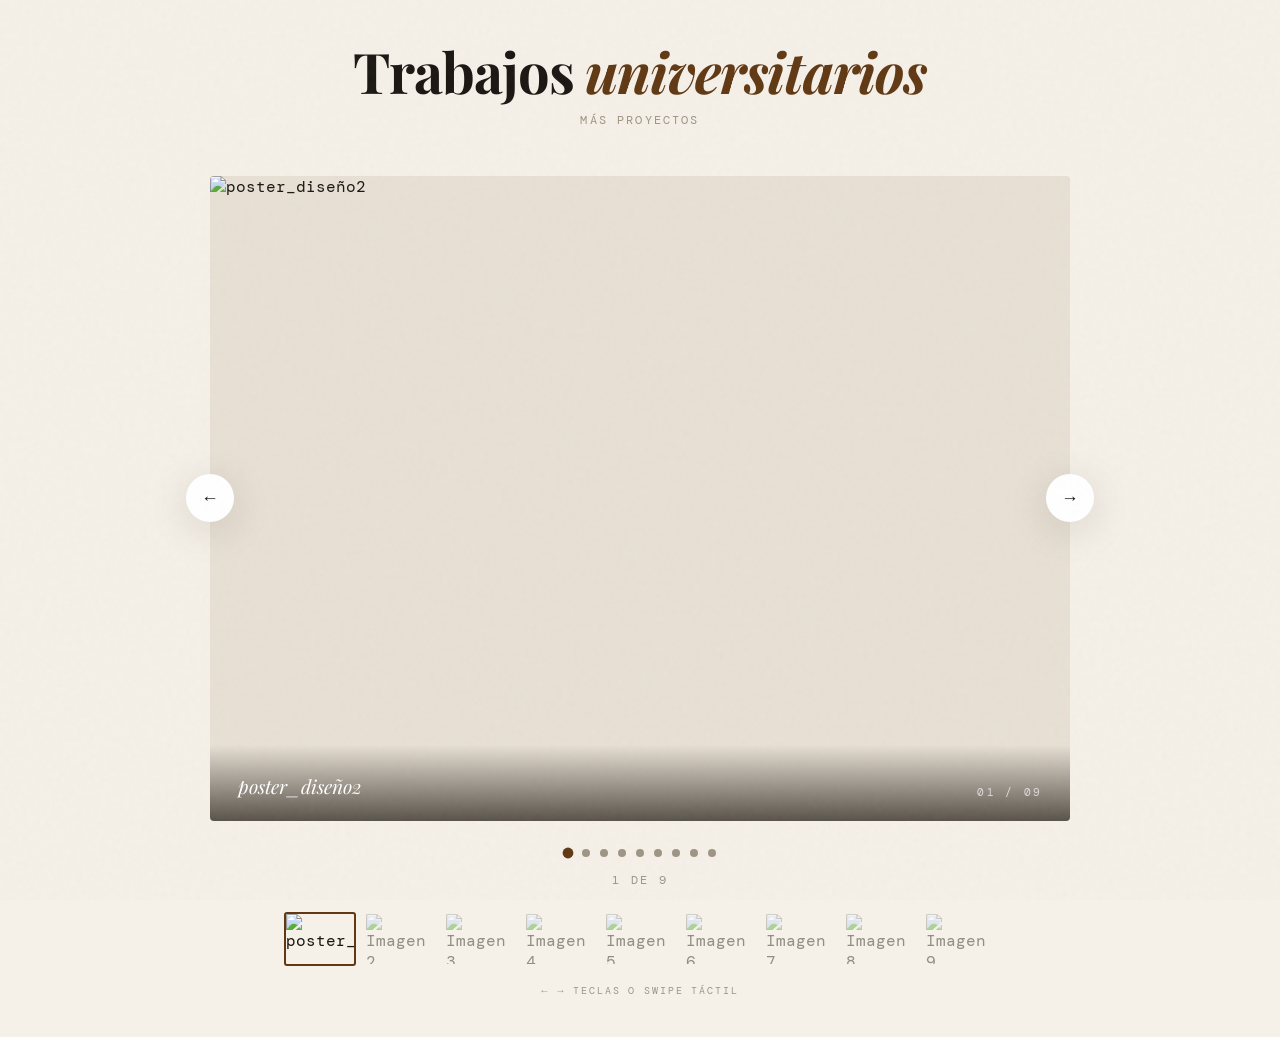
==== carrusel.html @ ebc02055 "Add files via upload" ====
<!DOCTYPE html>
<html lang="es">

<head>
  <meta charset="UTF-8" />
  <meta name="viewport" content="width=device-width, initial-scale=1.0" />
  <title>Trabajos universitarios</title>
  <link
    href="https://fonts.googleapis.com/css2?family=Playfair+Display:ital,wght@0,400;0,700;1,400&family=DM+Mono:wght@300;400&display=swap"
    rel="stylesheet" />
     <link rel="icon" type="image/png" href=".img/favicon.png">
  <style>
    *,
    *::before,
    *::after {
      box-sizing: border-box;
      margin: 0;
      padding: 0;
    }

    :root {
      --bg: #f5f0e8;
      --ink: #1a1612;
      --accent: #603813;
      --muted: #9e9485;
      --card-bg: #fff;
      --shadow: 0 8px 40px rgba(30, 20, 10, .13);
    }

    body {
      background: var(--bg);
      color: var(--ink);
      font-family: 'DM Mono', monospace;
      min-height: 100vh;
      display: flex;
      flex-direction: column;
      align-items: center;
      justify-content: center;
      padding: 40px 20px;
    }

    /* Textura de grano sutil */
    body::before {
      content: '';
      position: fixed;
      inset: 0;
      background-image: url("data:image/svg+xml,%3Csvg viewBox='0 0 200 200' xmlns='http://www.w3.org/2000/svg'%3E%3Cfilter id='n'%3E%3CfeTurbulence type='fractalNoise' baseFrequency='0.75' numOctaves='4' stitchTiles='stitch'/%3E%3C/filter%3E%3Crect width='100%25' height='100%25' filter='url(%23n)' opacity='0.04'/%3E%3C/svg%3E");
      pointer-events: none;
      z-index: 999;
    }

    header {
      text-align: center;
      margin-bottom: 48px;
    }

    header h1 {
      font-family: 'Playfair Display', serif;
      font-size: clamp(2rem, 5vw, 3.5rem);
      font-weight: 700;
      letter-spacing: -0.02em;
      line-height: 1.1;
    }

    header h1 em {
      font-style: italic;
      color: var(--accent);
    }

    header p {
      margin-top: 10px;
      font-size: .75rem;
      letter-spacing: .18em;
      color: var(--muted);
      text-transform: uppercase;
    }

    /* ───── CARRUSEL ───── */
    .carousel-wrapper {
      position: relative;
      width: 100%;
      max-width: 860px;
    }

    .carousel {
      overflow: hidden;
      border-radius: 4px;
    }

    .track {
      display: flex;
      transition: transform .55s cubic-bezier(.77, 0, .18, 1);
      will-change: transform;
    }

    .slide {
      min-width: 100%;
      position: relative;
      aspect-ratio: 4/3;
      background: #e8e0d4;
      overflow: hidden;
    }

    .slide img {
      width: 100%;
      height: 100%;
      object-fit: cover;
      display: block;
      transition: transform .6s ease;
    }

    .slide:hover img {
      transform: scale(1.03);
    }

    /* Caption */
    .caption {
      position: absolute;
      bottom: 0;
      left: 0;
      right: 0;
      padding: 28px 28px 22px;
      background: linear-gradient(transparent, rgba(20, 14, 8, .68));
      color: #fff;
      display: flex;
      justify-content: space-between;
      align-items: flex-end;
    }

    .caption-title {
      font-family: 'Playfair Display', serif;
      font-size: 1.2rem;
      font-style: italic;
    }

    .caption-num {
      font-size: .7rem;
      letter-spacing: .2em;
      opacity: .7;
    }

    /* Botones prev / next */
    .btn {
      position: absolute;
      top: 50%;
      transform: translateY(-50%);
      background: var(--card-bg);
      border: none;
      width: 48px;
      height: 48px;
      border-radius: 50%;
      cursor: pointer;
      display: flex;
      align-items: center;
      justify-content: center;
      box-shadow: var(--shadow);
      z-index: 10;
      transition: background .2s, transform .2s;
      color: var(--ink);
      font-size: 1.1rem;
    }

    .btn:hover {
      background: var(--accent);
      color: #fff;
      transform: translateY(-50%) scale(1.08);
    }

    .btn-prev {
      left: -24px;
    }

    .btn-next {
      right: -24px;
    }

    /* Dots */
    .dots {
      display: flex;
      justify-content: center;
      gap: 10px;
      margin-top: 28px;
    }

    .dot {
      width: 8px;
      height: 8px;
      border-radius: 50%;
      background: var(--muted);
      border: none;
      cursor: pointer;
      transition: background .25s, transform .25s;
      padding: 0;
    }

    .dot.active {
      background: var(--accent);
      transform: scale(1.35);
    }

    /* Contador */
    .counter {
      text-align: center;
      margin-top: 16px;
      font-size: .72rem;
      letter-spacing: .2em;
      color: var(--muted);
      text-transform: uppercase;
    }

    /* Thumbnails strip */
    .thumbs {
      display: flex;
      gap: 8px;
      justify-content: center;
      margin-top: 24px;
      flex-wrap: wrap;
      max-width: 860px;
    }

    .thumb {
      width: 72px;
      height: 54px;
      border-radius: 3px;
      overflow: hidden;
      cursor: pointer;
      opacity: .45;
      border: 2px solid transparent;
      transition: opacity .25s, border-color .25s;
      flex-shrink: 0;
    }

    .thumb img {
      width: 100%;
      height: 100%;
      object-fit: cover;
      display: block;
    }

    .thumb.active {
      opacity: 1;
      border-color: var(--accent);
    }

    /* Teclado hint */
    .hint {
      margin-top: 18px;
      font-size: .65rem;
      letter-spacing: .18em;
      color: var(--muted);
      text-transform: uppercase;
      text-align: center;
    }

    @media (max-width: 600px) {
      .btn-prev {
        left: 6px;
      }

      .btn-next {
        right: 6px;
      }

      .thumb {
        width: 54px;
        height: 40px;
      }
    }
  </style>
</head>

<body>

  <header>
    <h1>Trabajos <em> universitarios</em></h1>
    <p> más proyectos</p>
  </header>

  <div class="carousel-wrapper">
    <div class="carousel" id="carousel">
      <div class="track" id="track">

        <!-- SLIDE 1 — reemplazá src con tu imagen -->
        <div class="slide">
          <img src=".img/pelicula_dis2.png" alt="poster_diseño2" />
          <div class="caption">
            <span class="caption-title">poster_diseño2</span>
            <span class="caption-num">01 / 09</span>
          </div>
        </div>

        <!-- SLIDE 2 -->
        <div class="slide">
          <img src=".img/revista_compu2.png" alt="Imagen 2" />
          <div class="caption">
            <span class="caption-title">revista_compu2</span>
            <span class="caption-num">02 / 09</span>
          </div>
        </div>

        <!-- SLIDE 3 -->
        <div class="slide">
          <img src=".img/tapa_editorial.png" alt="Imagen 3" />
          <div class="caption">
            <span class="caption-title">tapa_editorial</span>
            <span class="caption-num">03 / 09</span>
          </div>
        </div>

        <!-- SLIDE 4 -->
        <div class="slide">
          <img src=".img/señalador_frente.png" alt="Imagen 4" />
          <div class="caption">
            <span class="caption-title">señalador</span>
            <span class="caption-num">04 / 09</span>
          </div>
        </div>

        <!-- SLIDE 5 -->
        <div class="slide">
          <img src=".img/señalador_dorso.png" alt="Imagen 5" />
          <div class="caption">
            <span class="caption-title">señalador_trama</span>
            <span class="caption-num">05 / 09</span>
          </div>
        </div>

        <!-- SLIDE 6 -->
        <div class="slide">
          <img src=".img/medios2_01.png" alt="Imagen 6" />
          <div class="caption">
            <span class="caption-title">medios2</span>
            <span class="caption-num">06 / 09</span>
          </div>
        </div>

        <!-- SLIDE 7 -->
        <div class="slide">
          <img src=".img/medios2_02.png" alt="Imagen 7" />
          <div class="caption">
            <span class="caption-title">medios2</span>
            <span class="caption-num">07 / 09</span>
          </div>
        </div>

        <!-- SLIDE 8 -->
        <div class="slide">
          <img src=".img/medios2_03.png" alt="Imagen 8" />
          <div class="caption">
            <span class="caption-title">medios2</span>
            <span class="caption-num">08 / 09</span>
          </div>
        </div>

        <!-- SLIDE 9 -->
        <div class="slide">
          <img src=".img/medios2_04.png" alt="Imagen 9" />
          <div class="caption">
            <span class="caption-title">medios2</span>
            <span class="caption-num">09 / 09</span>
          </div>
        </div>

      </div><!-- /track -->
    </div><!-- /carousel -->

    <button class="btn btn-prev" id="prev" aria-label="Anterior">&#8592;</button>
    <button class="btn btn-next" id="next" aria-label="Siguiente">&#8594;</button>
  </div>

  <!-- Dots -->
  <div class="dots" id="dots"></div>

  <!-- Contador -->
  <div class="counter" id="counter">1 de 9</div>

  <!-- Thumbnails -->
  <div class="thumbs" id="thumbs"></div>

  <p class="hint">← → teclas o swipe táctil</p>

  <script>
    const track = document.getElementById('track');
    const slides = track.querySelectorAll('.slide');
    const dotsEl = document.getElementById('dots');
    const thumbsEl = document.getElementById('thumbs');
    const counter = document.getElementById('counter');
    const total = slides.length;
    let current = 0;
    let startX = 0;

    // Generar dots y thumbs
    slides.forEach((slide, i) => {
      // dot
      const dot = document.createElement('button');
      dot.className = 'dot' + (i === 0 ? ' active' : '');
      dot.setAttribute('aria-label', `Ir a imagen ${i + 1}`);
      dot.addEventListener('click', () => goTo(i));
      dotsEl.appendChild(dot);

      // thumb
      const th = document.createElement('div');
      th.className = 'thumb' + (i === 0 ? ' active' : '');
      const img = slide.querySelector('img').cloneNode();
      th.appendChild(img);
      th.addEventListener('click', () => goTo(i));
      thumbsEl.appendChild(th);
    });

    function goTo(n) {
      current = (n + total) % total;
      track.style.transform = `translateX(-${current * 100}%)`;
      // actualizar dots
      dotsEl.querySelectorAll('.dot').forEach((d, i) =>
        d.classList.toggle('active', i === current));
      // actualizar thumbs
      thumbsEl.querySelectorAll('.thumb').forEach((t, i) =>
        t.classList.toggle('active', i === current));
      // contador
      counter.textContent = `${current + 1} de ${total}`;
      // actualizar caption número (ya está en el HTML, opcional si querés dinámico)
    }

    document.getElementById('prev').addEventListener('click', () => goTo(current - 1));
    document.getElementById('next').addEventListener('click', () => goTo(current + 1));

    // Teclado
    document.addEventListener('keydown', e => {
      if (e.key === 'ArrowLeft') goTo(current - 1);
      if (e.key === 'ArrowRight') goTo(current + 1);
    });

    // Swipe táctil
    const car = document.getElementById('carousel');
    car.addEventListener('touchstart', e => { startX = e.touches[0].clientX; }, { passive: true });
    car.addEventListener('touchend', e => {
      const dx = e.changedTouches[0].clientX - startX;
      if (Math.abs(dx) > 40) goTo(current + (dx < 0 ? 1 : -1));
    });
  </script>
</body>

</html>
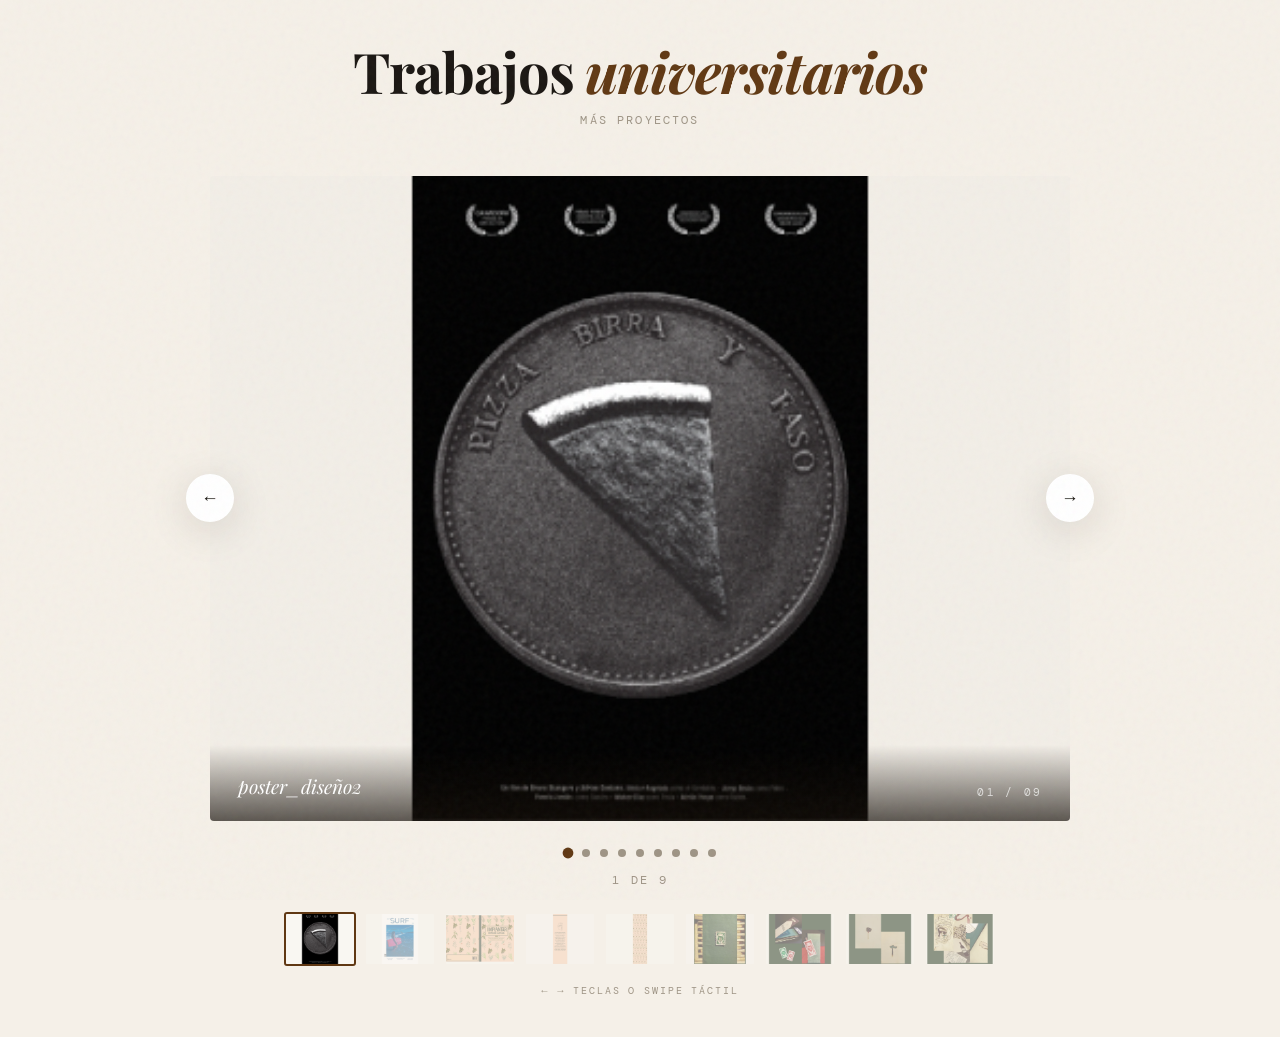
==== commit 827f637a: "Add files via upload" ====
--- a/carrusel.html
+++ b/carrusel.html
@@ -8,7 +8,7 @@
   <link
     href="https://fonts.googleapis.com/css2?family=Playfair+Display:ital,wght@0,400;0,700;1,400&family=DM+Mono:wght@300;400&display=swap"
     rel="stylesheet" />
-     <link rel="icon" type="image/png" href=".img/favicon.png">
+     <link rel="icon" type="image/png" href="img/favicon.png">
   <style>
     *,
     *::before,
@@ -282,7 +282,7 @@
 
         <!-- SLIDE 1 — reemplazá src con tu imagen -->
         <div class="slide">
-          <img src=".img/pelicula_dis2.png" alt="poster_diseño2" />
+          <img src="img/pelicula_dis2.png" alt="poster_diseño2" />
           <div class="caption">
             <span class="caption-title">poster_diseño2</span>
             <span class="caption-num">01 / 09</span>
@@ -291,7 +291,7 @@
 
         <!-- SLIDE 2 -->
         <div class="slide">
-          <img src=".img/revista_compu2.png" alt="Imagen 2" />
+          <img src="img/revista_compu2.png" alt="Imagen 2" />
           <div class="caption">
             <span class="caption-title">revista_compu2</span>
             <span class="caption-num">02 / 09</span>
@@ -300,7 +300,7 @@
 
         <!-- SLIDE 3 -->
         <div class="slide">
-          <img src=".img/tapa_editorial.png" alt="Imagen 3" />
+          <img src="img/tapa_editorial.png" alt="Imagen 3" />
           <div class="caption">
             <span class="caption-title">tapa_editorial</span>
             <span class="caption-num">03 / 09</span>
@@ -309,7 +309,7 @@
 
         <!-- SLIDE 4 -->
         <div class="slide">
-          <img src=".img/señalador_frente.png" alt="Imagen 4" />
+          <img src="img/señalador_frente.png" alt="Imagen 4" />
           <div class="caption">
             <span class="caption-title">señalador</span>
             <span class="caption-num">04 / 09</span>
@@ -318,7 +318,7 @@
 
         <!-- SLIDE 5 -->
         <div class="slide">
-          <img src=".img/señalador_dorso.png" alt="Imagen 5" />
+          <img src="img/señalador_dorso.png" alt="Imagen 5" />
           <div class="caption">
             <span class="caption-title">señalador_trama</span>
             <span class="caption-num">05 / 09</span>
@@ -327,7 +327,7 @@
 
         <!-- SLIDE 6 -->
         <div class="slide">
-          <img src=".img/medios2_01.png" alt="Imagen 6" />
+          <img src="img/medios2_01.png" alt="Imagen 6" />
           <div class="caption">
             <span class="caption-title">medios2</span>
             <span class="caption-num">06 / 09</span>
@@ -336,7 +336,7 @@
 
         <!-- SLIDE 7 -->
         <div class="slide">
-          <img src=".img/medios2_02.png" alt="Imagen 7" />
+          <img src="img/medios2_02.png" alt="Imagen 7" />
           <div class="caption">
             <span class="caption-title">medios2</span>
             <span class="caption-num">07 / 09</span>
@@ -345,7 +345,7 @@
 
         <!-- SLIDE 8 -->
         <div class="slide">
-          <img src=".img/medios2_03.png" alt="Imagen 8" />
+          <img src="img/medios2_03.png" alt="Imagen 8" />
           <div class="caption">
             <span class="caption-title">medios2</span>
             <span class="caption-num">08 / 09</span>
@@ -354,7 +354,7 @@
 
         <!-- SLIDE 9 -->
         <div class="slide">
-          <img src=".img/medios2_04.png" alt="Imagen 9" />
+          <img src="img/medios2_04.png" alt="Imagen 9" />
           <div class="caption">
             <span class="caption-title">medios2</span>
             <span class="caption-num">09 / 09</span>
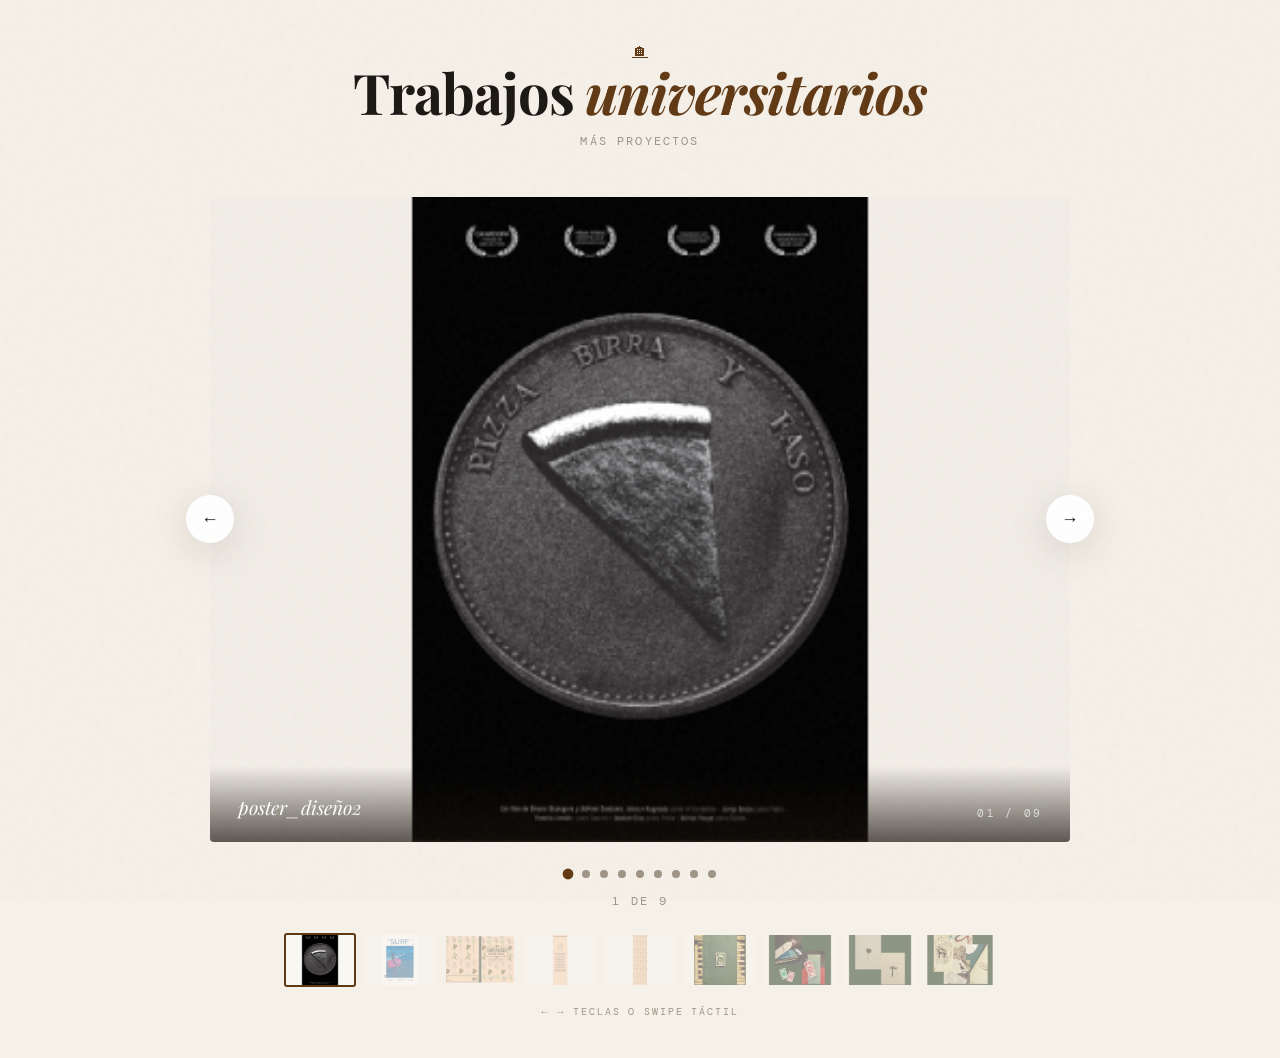
==== commit 8c42fb59: "Add files via upload" ====
--- a/carrusel.html
+++ b/carrusel.html
@@ -252,6 +252,10 @@
       text-align: center;
     }
 
+    .inicio{
+      color:#603813;
+    }
+
     @media (max-width: 600px) {
       .btn-prev {
         left: 6px;
@@ -272,6 +276,7 @@
 <body>
 
   <header>
+     <a class="inicio" href="index.html">🏠︎</a>
     <h1>Trabajos <em> universitarios</em></h1>
     <p> más proyectos</p>
   </header>
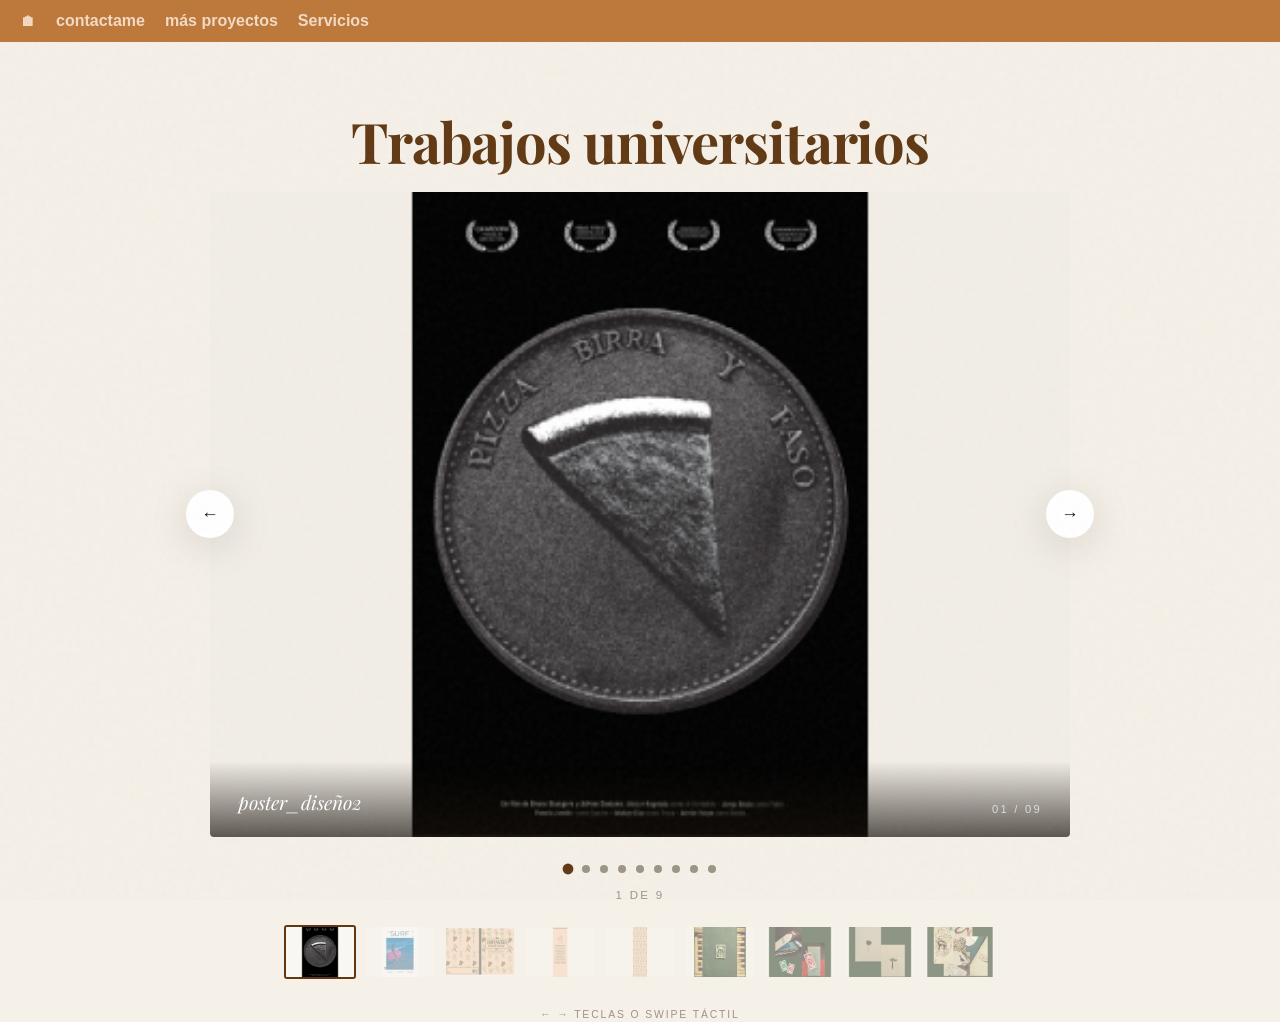
==== commit 9041cc3c: "Add files via upload" ====
--- a/carrusel.html
+++ b/carrusel.html
@@ -2,13 +2,17 @@
 <html lang="es">
 
 <head>
-  <meta charset="UTF-8" />
-  <meta name="viewport" content="width=device-width, initial-scale=1.0" />
-  <title>Trabajos universitarios</title>
+  <meta name="viewport" content="width=device-width, initial-scale=1.0">
+  <link rel="stylesheet" href="estilos.css" type="text/css">
+  <link rel="stylesheet" href="estilos.css" type="text/css">
+  <meta charset="utf-8" />
+  <title>TP de Schinini Candela</title>
+  <link rel="preconnect" href="https://fonts.googleapis.com">
+  <link rel="preconnect" href="https://fonts.gstatic.com" crossorigin>
   <link
     href="https://fonts.googleapis.com/css2?family=Playfair+Display:ital,wght@0,400;0,700;1,400&family=DM+Mono:wght@300;400&display=swap"
     rel="stylesheet" />
-     <link rel="icon" type="image/png" href="img/favicon.png">
+  <link rel="icon" type="image/png" href="img/favicon.png">
   <style>
     *,
     *::before,
@@ -36,10 +40,9 @@
       flex-direction: column;
       align-items: center;
       justify-content: center;
-      padding: 40px 20px;
-    }
-
-    /* Textura de grano sutil */
+    }
+
+
     body::before {
       content: '';
       position: fixed;
@@ -54,28 +57,17 @@
       margin-bottom: 48px;
     }
 
-    header h1 {
+    h1 {
       font-family: 'Playfair Display', serif;
       font-size: clamp(2rem, 5vw, 3.5rem);
       font-weight: 700;
       letter-spacing: -0.02em;
       line-height: 1.1;
-    }
-
-    header h1 em {
-      font-style: italic;
-      color: var(--accent);
-    }
-
-    header p {
-      margin-top: 10px;
-      font-size: .75rem;
-      letter-spacing: .18em;
-      color: var(--muted);
-      text-transform: uppercase;
-    }
-
-    /* ───── CARRUSEL ───── */
+      color: #603813;
+      padding: 20px;
+    }
+
+
     .carousel-wrapper {
       position: relative;
       width: 100%;
@@ -113,7 +105,7 @@
       transform: scale(1.03);
     }
 
-    /* Caption */
+
     .caption {
       position: absolute;
       bottom: 0;
@@ -139,7 +131,7 @@
       opacity: .7;
     }
 
-    /* Botones prev / next */
+
     .btn {
       position: absolute;
       top: 50%;
@@ -174,7 +166,7 @@
       right: -24px;
     }
 
-    /* Dots */
+
     .dots {
       display: flex;
       justify-content: center;
@@ -198,7 +190,7 @@
       transform: scale(1.35);
     }
 
-    /* Contador */
+
     .counter {
       text-align: center;
       margin-top: 16px;
@@ -208,7 +200,7 @@
       text-transform: uppercase;
     }
 
-    /* Thumbnails strip */
+
     .thumbs {
       display: flex;
       gap: 8px;
@@ -242,7 +234,6 @@
       border-color: var(--accent);
     }
 
-    /* Teclado hint */
     .hint {
       margin-top: 18px;
       font-size: .65rem;
@@ -252,8 +243,8 @@
       text-align: center;
     }
 
-    .inicio{
-      color:#603813;
+    .inicio {
+      color: #603813;
     }
 
     @media (max-width: 600px) {
@@ -276,16 +267,20 @@
 <body>
 
   <header>
-     <a class="inicio" href="index.html">🏠︎</a>
-    <h1>Trabajos <em> universitarios</em></h1>
-    <p> más proyectos</p>
+    <section class="contacto">
+      <a href="index.html">🏠︎</a>
+      <a href="contacto.html">contactame</a>
+      <a href="carrusel.html">más proyectos</a>
+      <a href="servicios.html">Servicios</a>
+    </section>
   </header>
+  <h1>Trabajos universitarios</h1>
 
   <div class="carousel-wrapper">
     <div class="carousel" id="carousel">
       <div class="track" id="track">
 
-        <!-- SLIDE 1 — reemplazá src con tu imagen -->
+
         <div class="slide">
           <img src="img/pelicula_dis2.png" alt="poster_diseño2" />
           <div class="caption">
@@ -294,7 +289,7 @@
           </div>
         </div>
 
-        <!-- SLIDE 2 -->
+
         <div class="slide">
           <img src="img/revista_compu2.png" alt="Imagen 2" />
           <div class="caption">
@@ -303,7 +298,7 @@
           </div>
         </div>
 
-        <!-- SLIDE 3 -->
+
         <div class="slide">
           <img src="img/tapa_editorial.png" alt="Imagen 3" />
           <div class="caption">
@@ -312,7 +307,7 @@
           </div>
         </div>
 
-        <!-- SLIDE 4 -->
+
         <div class="slide">
           <img src="img/señalador_frente.png" alt="Imagen 4" />
           <div class="caption">
@@ -321,7 +316,7 @@
           </div>
         </div>
 
-        <!-- SLIDE 5 -->
+
         <div class="slide">
           <img src="img/señalador_dorso.png" alt="Imagen 5" />
           <div class="caption">
@@ -330,7 +325,7 @@
           </div>
         </div>
 
-        <!-- SLIDE 6 -->
+
         <div class="slide">
           <img src="img/medios2_01.png" alt="Imagen 6" />
           <div class="caption">
@@ -339,7 +334,7 @@
           </div>
         </div>
 
-        <!-- SLIDE 7 -->
+
         <div class="slide">
           <img src="img/medios2_02.png" alt="Imagen 7" />
           <div class="caption">
@@ -348,7 +343,7 @@
           </div>
         </div>
 
-        <!-- SLIDE 8 -->
+
         <div class="slide">
           <img src="img/medios2_03.png" alt="Imagen 8" />
           <div class="caption">
@@ -357,7 +352,7 @@
           </div>
         </div>
 
-        <!-- SLIDE 9 -->
+
         <div class="slide">
           <img src="img/medios2_04.png" alt="Imagen 9" />
           <div class="caption">
@@ -366,20 +361,20 @@
           </div>
         </div>
 
-      </div><!-- /track -->
-    </div><!-- /carousel -->
+      </div>
+    </div>
 
     <button class="btn btn-prev" id="prev" aria-label="Anterior">&#8592;</button>
     <button class="btn btn-next" id="next" aria-label="Siguiente">&#8594;</button>
   </div>
 
-  <!-- Dots -->
+
   <div class="dots" id="dots"></div>
 
-  <!-- Contador -->
+
   <div class="counter" id="counter">1 de 9</div>
 
-  <!-- Thumbnails -->
+
   <div class="thumbs" id="thumbs"></div>
 
   <p class="hint">← → teclas o swipe táctil</p>
@@ -394,16 +389,16 @@
     let current = 0;
     let startX = 0;
 
-    // Generar dots y thumbs
+
     slides.forEach((slide, i) => {
-      // dot
+
       const dot = document.createElement('button');
       dot.className = 'dot' + (i === 0 ? ' active' : '');
       dot.setAttribute('aria-label', `Ir a imagen ${i + 1}`);
       dot.addEventListener('click', () => goTo(i));
       dotsEl.appendChild(dot);
 
-      // thumb
+
       const th = document.createElement('div');
       th.className = 'thumb' + (i === 0 ? ' active' : '');
       const img = slide.querySelector('img').cloneNode();
@@ -415,27 +410,27 @@
     function goTo(n) {
       current = (n + total) % total;
       track.style.transform = `translateX(-${current * 100}%)`;
-      // actualizar dots
+
       dotsEl.querySelectorAll('.dot').forEach((d, i) =>
         d.classList.toggle('active', i === current));
-      // actualizar thumbs
+
       thumbsEl.querySelectorAll('.thumb').forEach((t, i) =>
         t.classList.toggle('active', i === current));
-      // contador
+
       counter.textContent = `${current + 1} de ${total}`;
-      // actualizar caption número (ya está en el HTML, opcional si querés dinámico)
+
     }
 
     document.getElementById('prev').addEventListener('click', () => goTo(current - 1));
     document.getElementById('next').addEventListener('click', () => goTo(current + 1));
 
-    // Teclado
+
     document.addEventListener('keydown', e => {
       if (e.key === 'ArrowLeft') goTo(current - 1);
       if (e.key === 'ArrowRight') goTo(current + 1);
     });
 
-    // Swipe táctil
+
     const car = document.getElementById('carousel');
     car.addEventListener('touchstart', e => { startX = e.touches[0].clientX; }, { passive: true });
     car.addEventListener('touchend', e => {
--- a/estilos.css
+++ b/estilos.css
@@ -0,0 +1,400 @@
+@charset "utf-8";
+/* CSS Document*/
+
+@font-face {
+  font-family: truculenta;
+  src: url("font/Truculenta-VariableFont_opsz,wdth,wght.ttf") format('truetype');
+  font-weight: normal;
+  font-style: normal;
+}
+
+* {
+  font-family: "Raleway", sans-serif;
+  margin: 0%;
+  padding: 0%;
+}
+
+header {
+  background-color: #bc793b;
+  width: 100%;
+  position: sticky;
+  left: 0;
+  z-index: 1000;
+  box-sizing: border-box;
+}
+
+.contacto {
+  text-align: left;
+  display: flex;
+  align-items: center;
+  gap: 20px;
+  padding: 12px 20px;
+  width: 100%;
+  box-sizing: border-box;
+}
+
+.contacto a {
+  text-decoration: none;
+  color: #F2D9C4;
+  font-weight: 600;
+  transition: color 0.3s ease;
+}
+
+.contacto a:hover {
+  color: #ffffff; 
+}
+
+
+body {
+  background-color: #F2D9C4;
+}
+
+.comienzo {
+  height: 700px;
+  background-image: url("img/pantallas_claro.png");
+  background-size: cover;
+  background-position: center;
+  display: block;
+  margin: 0 auto;
+}
+
+.letra {
+  padding: 40px;
+  display: block;
+  margin: 0 auto;
+}
+
+.separacion {
+  background-color: #8a511d;
+  color: #F2D9C4;
+  display: flex;
+  justify-content: space-evenly;
+  white-space: norap;
+   padding: 10px;
+}
+.separacion:hover a {
+  color: #ffffff; 
+}
+
+p {
+  line-height: 1.5;
+  padding: 10px 0px 0px 0px;
+}
+
+.yo {
+  display: flex;
+  align-items: center;
+  gap: 40px;
+  padding: 50px;
+  background-color: #603813;
+  background-size: cover;
+  height: 450px;
+}
+
+
+.texto_yo {
+  width: 800px;
+  color: #F2D9C4;
+}
+
+.DalePlay {
+  color: #1a3e05;
+}
+
+.dalePlay {
+  display: flex;
+  align-items: center;
+  flex: row;
+  padding: 50px 50px;
+}
+
+.texto_daleplay {
+width: 700px;
+  color: #603813;
+}
+
+.estrella_proyecto{
+ display: flex;
+  align-items: center;
+  flex: row;
+  padding: 50px 0px 0px 0px;
+}
+.texto_estrella{
+  width: 500px;
+  color: #603813;
+  padding: 20px;
+}
+
+.imagen_estrella_mockup{
+  width: 100%;
+  height: auto;
+  padding: 20px;
+  box-sizing: border-box;
+}
+
+.estrella{
+  color: #324B89;
+}
+
+.universidad{
+  padding: 50px;
+  background-color: #603813;
+  height: 450px;
+  background-image: url("img/pantallas_oscuro.png");
+  background-size: cover;
+  background-position: center;
+}
+.TEXTO_PROYECTOS{
+  color: #F2D9C4;
+  text-align: center;
+}
+
+.img_juntos {
+    width: 100%;
+    height: 450px;
+    object-fit: cover;
+    display: block;
+}
+
+a{
+  color:#F2D9C4;
+}
+
+.inicio{
+  color:#603813;
+}
+
+form {
+  max-width: 500px; 
+  margin: 40px auto;
+  padding: 30px;
+  background-color: #603813; 
+  border-radius: 15px;
+  display: flex;
+  flex-direction: column; 
+  gap: 12px; 
+  box-sizing: border-box;
+}
+
+.contacto_html{
+  text-align: center;
+  color: #603813;
+  margin-top: 30px;
+}
+
+form label {
+  color: #F2D9C4; 
+  font-weight: 600;
+  margin-top: 8px;
+}
+
+
+form input[type="text"],
+form input[type="email"],
+form input[type="date"],
+form textarea {
+  width: 100%;
+  padding: 12px;
+  border: 1px solid #bc793b;
+  border-radius: 8px;
+  background-color: #F2D9C4;
+  color: #603813;
+  font-size: 16px;
+  box-sizing: border-box; 
+}
+
+form textarea {
+  height: 120px;
+  resize: none; 
+}
+
+form input[type="submit"] {
+  background-color: #bc793b;
+  color: #ffffff;
+  padding: 12px;
+  border: none;
+  border-radius: 8px;
+  font-size: 16px;
+  font-weight: bold;
+  cursor: pointer;
+  margin-top: 15px;
+  transition: background-color 0.3s;
+}
+
+form input[type="submit"]:hover {
+  background-color: #8a511d;
+}
+
+
+/* ==========================================
+   ESTILOS DE LA SECCIÓN DE SERVICIOS
+   ========================================== */
+
+.seccion-servicios {
+  max-width: 1100px;
+  margin: 40px auto;
+  padding: 20px;
+  text-align: center;
+}
+
+.titulo-servicios {
+  font-size: 2.5rem;
+  font-weight: bold;
+  color:  #603813;
+  letter-spacing: 2px;
+  margin-bottom: 40px;
+  text-transform: uppercase;
+  font-family: "Raleway", sans-serif;
+}
+
+.servicios-grid {
+  display: flex;
+  flex-wrap: wrap;
+  gap: 25px;
+  justify-content: center;
+}
+
+/* Cada tarjeta de servicio */
+.servicio-card {
+  background-color: #f7f9fa;
+  border-radius: 12px;
+  box-shadow: 0 4px 15px rgba(0, 0, 0, 0.08);
+  width: calc(50% - 20px);
+  min-width: 280px;
+  display: flex;
+  flex-direction: column;
+  justify-content: center;
+  align-items: center;
+  position: relative;
+  overflow: hidden;
+  padding: 35px 25px;
+  transition: transform 0.3s ease, box-shadow 0.3s ease;
+}
+
+.servicio-card:hover {
+  transform: translateY(-5px);
+  box-shadow: 0 8px 25px rgba(0, 0, 0, 0.12);
+}
+
+.servicio-header {
+  position: absolute;
+  top: 0;
+  left: 0;
+  width: 100%;
+  height: 8px;
+  background-color:  #603813;
+}
+
+.servicio-contenido h3 {
+  font-size: 1.5rem;
+  font-weight: 800;
+  color: #1a2530;
+  margin-bottom: 12px;
+  display: flex;
+  align-items: center;
+  justify-content: center;
+  gap: 10px;
+font-family: 'truculenta', sans-serif;
+}
+
+.servicio-contenido p {
+  font-size: 0.95rem;
+  color: #555555;
+  line-size: 1.5;
+  margin: 0;
+}
+
+
+.flecha {
+  color:  #603813;
+}
+
+
+@media (max-width: 600px){
+
+  .comienzo{
+    height: auto;
+    text-align: center;
+    padding: 20px;
+  }
+
+  .letra{
+    width: 70%;
+    height: auto;
+  }
+
+    .yo {
+    flex-direction: column;
+    height: auto;
+    text-align: center;
+    align-items: center;
+    padding: 30px 20px;
+    background-color: #603813;
+    gap: 10px;
+  }
+
+  .imagen_yo {
+    width: 220px;
+    height: 220px;
+    border-radius: 20px;
+    object-fit: cover;
+  }
+
+  .texto_yo{
+     width: 100%;
+    color: #F2D9C4;
+  }
+
+ .dalePlay {
+  display: flex; 
+  flex-direction: column-reverse; 
+}
+
+.texto_daleplay {
+  width: 100%;
+}
+
+.dalePlay img {
+  width: 100%;
+  height: auto;
+}
+
+  .estrella_proyecto{
+     display: flex; 
+  flex-direction: column-reverse;
+  padding: 10%;
+  }
+
+  .texto_estrella{
+    width: 100%;
+  }
+
+  .imagen_estrella_mockup{
+    width: 100%;
+    height: auto;
+    padding: 10px;
+  }
+
+ .separacion p:nth-child(n+3) {
+    display: none;
+}
+
+form {
+    width: 90%; 
+    margin: 20px auto;
+    padding: 20px;
+  }
+  
+  h1 {
+    font-size: 28px;
+    margin-top: 20px;
+  }
+
+  .servicio-card {
+    width: 100%; 
+  }
+
+  .titulo-servicios {
+    font-size: 1.8rem;
+  }
+}
--- a/estilos.css
+++ b/estilos.css
@@ -0,0 +1,400 @@
+@charset "utf-8";
+/* CSS Document*/
+
+@font-face {
+  font-family: truculenta;
+  src: url("font/Truculenta-VariableFont_opsz,wdth,wght.ttf") format('truetype');
+  font-weight: normal;
+  font-style: normal;
+}
+
+* {
+  font-family: "Raleway", sans-serif;
+  margin: 0%;
+  padding: 0%;
+}
+
+header {
+  background-color: #bc793b;
+  width: 100%;
+  position: sticky;
+  left: 0;
+  z-index: 1000;
+  box-sizing: border-box;
+}
+
+.contacto {
+  text-align: left;
+  display: flex;
+  align-items: center;
+  gap: 20px;
+  padding: 12px 20px;
+  width: 100%;
+  box-sizing: border-box;
+}
+
+.contacto a {
+  text-decoration: none;
+  color: #F2D9C4;
+  font-weight: 600;
+  transition: color 0.3s ease;
+}
+
+.contacto a:hover {
+  color: #ffffff; 
+}
+
+
+body {
+  background-color: #F2D9C4;
+}
+
+.comienzo {
+  height: 700px;
+  background-image: url("img/pantallas_claro.png");
+  background-size: cover;
+  background-position: center;
+  display: block;
+  margin: 0 auto;
+}
+
+.letra {
+  padding: 40px;
+  display: block;
+  margin: 0 auto;
+}
+
+.separacion {
+  background-color: #8a511d;
+  color: #F2D9C4;
+  display: flex;
+  justify-content: space-evenly;
+  white-space: norap;
+   padding: 10px;
+}
+.separacion:hover a {
+  color: #ffffff; 
+}
+
+p {
+  line-height: 1.5;
+  padding: 10px 0px 0px 0px;
+}
+
+.yo {
+  display: flex;
+  align-items: center;
+  gap: 40px;
+  padding: 50px;
+  background-color: #603813;
+  background-size: cover;
+  height: 450px;
+}
+
+
+.texto_yo {
+  width: 800px;
+  color: #F2D9C4;
+}
+
+.DalePlay {
+  color: #1a3e05;
+}
+
+.dalePlay {
+  display: flex;
+  align-items: center;
+  flex: row;
+  padding: 50px 50px;
+}
+
+.texto_daleplay {
+width: 700px;
+  color: #603813;
+}
+
+.estrella_proyecto{
+ display: flex;
+  align-items: center;
+  flex: row;
+  padding: 50px 0px 0px 0px;
+}
+.texto_estrella{
+  width: 500px;
+  color: #603813;
+  padding: 20px;
+}
+
+.imagen_estrella_mockup{
+  width: 100%;
+  height: auto;
+  padding: 20px;
+  box-sizing: border-box;
+}
+
+.estrella{
+  color: #324B89;
+}
+
+.universidad{
+  padding: 50px;
+  background-color: #603813;
+  height: 450px;
+  background-image: url("img/pantallas_oscuro.png");
+  background-size: cover;
+  background-position: center;
+}
+.TEXTO_PROYECTOS{
+  color: #F2D9C4;
+  text-align: center;
+}
+
+.img_juntos {
+    width: 100%;
+    height: 450px;
+    object-fit: cover;
+    display: block;
+}
+
+a{
+  color:#F2D9C4;
+}
+
+.inicio{
+  color:#603813;
+}
+
+form {
+  max-width: 500px; 
+  margin: 40px auto;
+  padding: 30px;
+  background-color: #603813; 
+  border-radius: 15px;
+  display: flex;
+  flex-direction: column; 
+  gap: 12px; 
+  box-sizing: border-box;
+}
+
+.contacto_html{
+  text-align: center;
+  color: #603813;
+  margin-top: 30px;
+}
+
+form label {
+  color: #F2D9C4; 
+  font-weight: 600;
+  margin-top: 8px;
+}
+
+
+form input[type="text"],
+form input[type="email"],
+form input[type="date"],
+form textarea {
+  width: 100%;
+  padding: 12px;
+  border: 1px solid #bc793b;
+  border-radius: 8px;
+  background-color: #F2D9C4;
+  color: #603813;
+  font-size: 16px;
+  box-sizing: border-box; 
+}
+
+form textarea {
+  height: 120px;
+  resize: none; 
+}
+
+form input[type="submit"] {
+  background-color: #bc793b;
+  color: #ffffff;
+  padding: 12px;
+  border: none;
+  border-radius: 8px;
+  font-size: 16px;
+  font-weight: bold;
+  cursor: pointer;
+  margin-top: 15px;
+  transition: background-color 0.3s;
+}
+
+form input[type="submit"]:hover {
+  background-color: #8a511d;
+}
+
+
+/* ==========================================
+   ESTILOS DE LA SECCIÓN DE SERVICIOS
+   ========================================== */
+
+.seccion-servicios {
+  max-width: 1100px;
+  margin: 40px auto;
+  padding: 20px;
+  text-align: center;
+}
+
+.titulo-servicios {
+  font-size: 2.5rem;
+  font-weight: bold;
+  color:  #603813;
+  letter-spacing: 2px;
+  margin-bottom: 40px;
+  text-transform: uppercase;
+  font-family: "Raleway", sans-serif;
+}
+
+.servicios-grid {
+  display: flex;
+  flex-wrap: wrap;
+  gap: 25px;
+  justify-content: center;
+}
+
+/* Cada tarjeta de servicio */
+.servicio-card {
+  background-color: #f7f9fa;
+  border-radius: 12px;
+  box-shadow: 0 4px 15px rgba(0, 0, 0, 0.08);
+  width: calc(50% - 20px);
+  min-width: 280px;
+  display: flex;
+  flex-direction: column;
+  justify-content: center;
+  align-items: center;
+  position: relative;
+  overflow: hidden;
+  padding: 35px 25px;
+  transition: transform 0.3s ease, box-shadow 0.3s ease;
+}
+
+.servicio-card:hover {
+  transform: translateY(-5px);
+  box-shadow: 0 8px 25px rgba(0, 0, 0, 0.12);
+}
+
+.servicio-header {
+  position: absolute;
+  top: 0;
+  left: 0;
+  width: 100%;
+  height: 8px;
+  background-color:  #603813;
+}
+
+.servicio-contenido h3 {
+  font-size: 1.5rem;
+  font-weight: 800;
+  color: #1a2530;
+  margin-bottom: 12px;
+  display: flex;
+  align-items: center;
+  justify-content: center;
+  gap: 10px;
+font-family: 'truculenta', sans-serif;
+}
+
+.servicio-contenido p {
+  font-size: 0.95rem;
+  color: #555555;
+  line-size: 1.5;
+  margin: 0;
+}
+
+
+.flecha {
+  color:  #603813;
+}
+
+
+@media (max-width: 600px){
+
+  .comienzo{
+    height: auto;
+    text-align: center;
+    padding: 20px;
+  }
+
+  .letra{
+    width: 70%;
+    height: auto;
+  }
+
+    .yo {
+    flex-direction: column;
+    height: auto;
+    text-align: center;
+    align-items: center;
+    padding: 30px 20px;
+    background-color: #603813;
+    gap: 10px;
+  }
+
+  .imagen_yo {
+    width: 220px;
+    height: 220px;
+    border-radius: 20px;
+    object-fit: cover;
+  }
+
+  .texto_yo{
+     width: 100%;
+    color: #F2D9C4;
+  }
+
+ .dalePlay {
+  display: flex; 
+  flex-direction: column-reverse; 
+}
+
+.texto_daleplay {
+  width: 100%;
+}
+
+.dalePlay img {
+  width: 100%;
+  height: auto;
+}
+
+  .estrella_proyecto{
+     display: flex; 
+  flex-direction: column-reverse;
+  padding: 10%;
+  }
+
+  .texto_estrella{
+    width: 100%;
+  }
+
+  .imagen_estrella_mockup{
+    width: 100%;
+    height: auto;
+    padding: 10px;
+  }
+
+ .separacion p:nth-child(n+3) {
+    display: none;
+}
+
+form {
+    width: 90%; 
+    margin: 20px auto;
+    padding: 20px;
+  }
+  
+  h1 {
+    font-size: 28px;
+    margin-top: 20px;
+  }
+
+  .servicio-card {
+    width: 100%; 
+  }
+
+  .titulo-servicios {
+    font-size: 1.8rem;
+  }
+}
